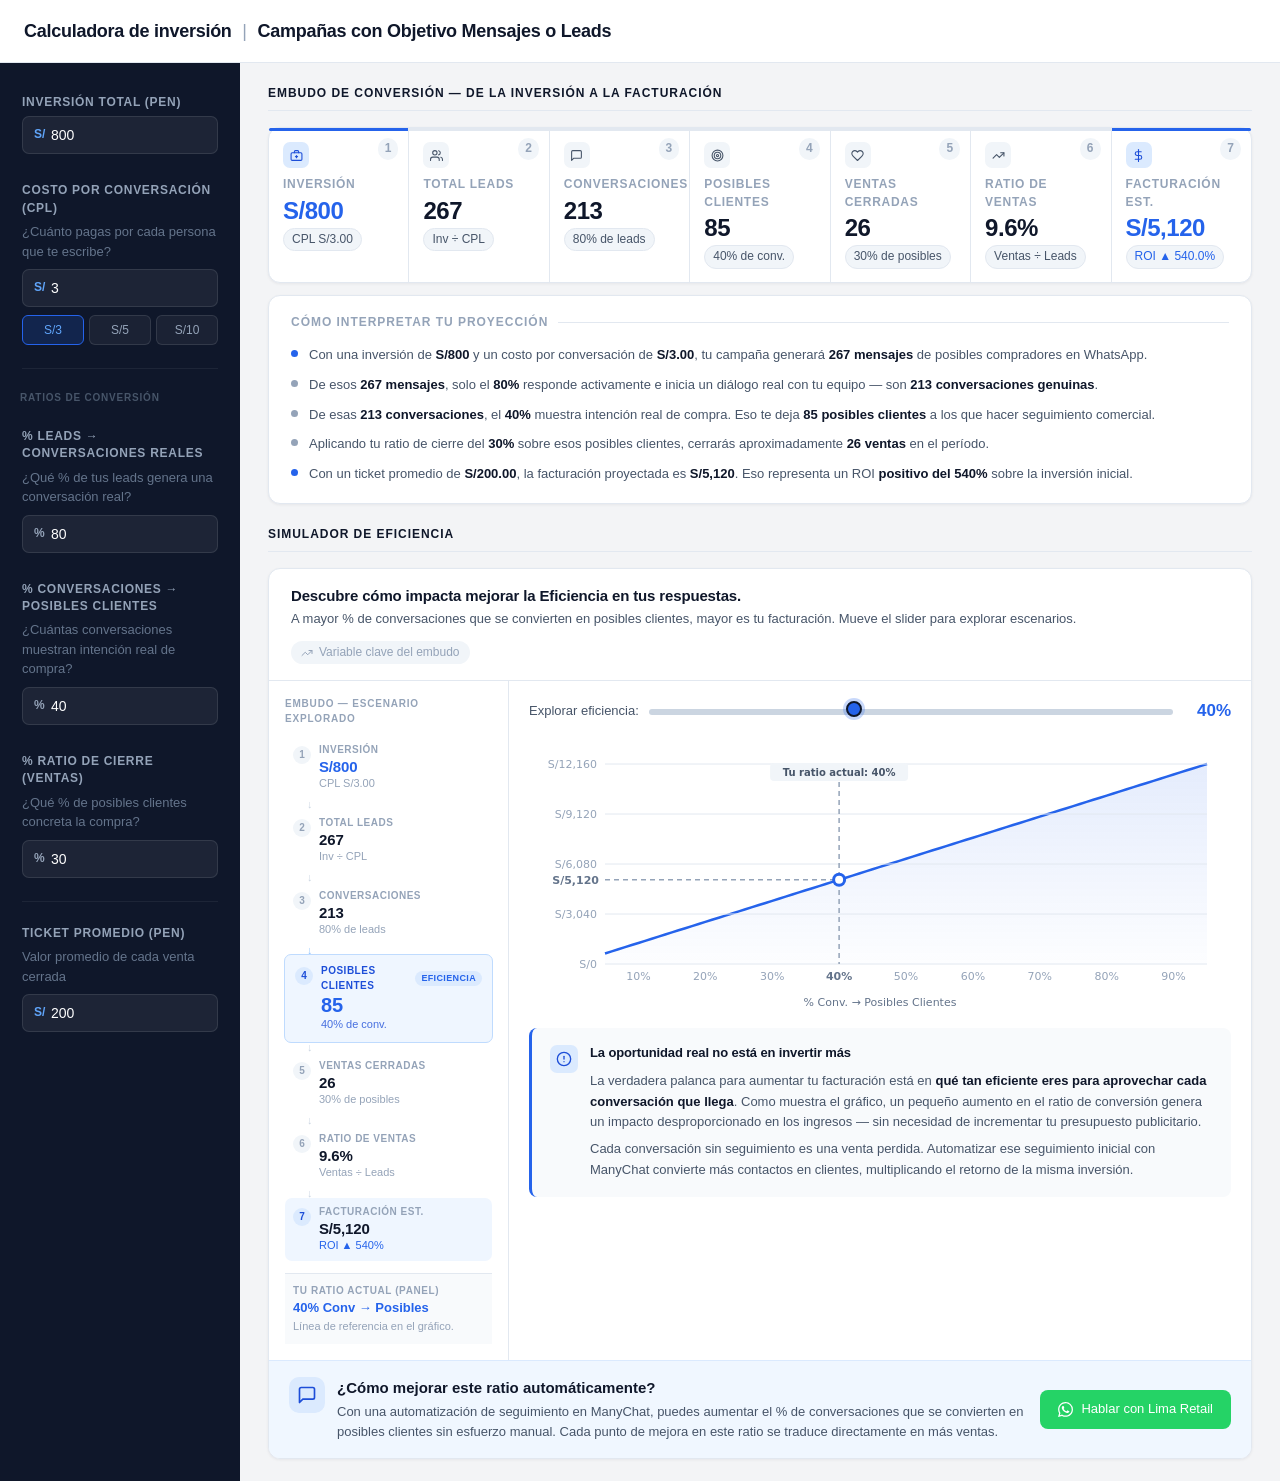
==== index.html @ f7deb936 "Fix iFrame height: ResizeObserver + input events for dynamic resize body.scrollHeight underreported " ====
<!DOCTYPE html>
<html lang="es">
<head>
<meta charset="UTF-8"/>
<meta name="viewport" content="width=device-width, initial-scale=1.0"/>
<title>Investment Calculator · Lima Retail</title>
<style>
  /* ══════════════════════════════════════════════════════════
     Estilo migrado del WooCommerce Sales Analyzer (dashboard
     Lima Retail v2). Paleta azul + dark slate + tipografía
     sistema. La estructura DOM y el JS NO cambian.
     ══════════════════════════════════════════════════════════ */
  :root {
    /* Base */
    --sidebar-bg:   #0F172A;
    --sidebar-text: #CBD5E1;
    --sidebar-muted:#475569;
    --bg:           #F3F4F6;
    --card:         #FFFFFF;
    --border:       #E2E8F0;

    /* Marca + acentos — triplete (color / soft / text) */
    --brand:        #2563EB; --brand-soft: #DBEAFE; --brand-text: #1D4ED8;
    --green:        #059669; --green-soft: #D1FAE5; --green-text: #047857;
    --amber:        #D97706; --amber-soft: #FEF3C7; --amber-text: #B45309;
    --red:          #DC2626; --red-soft:   #FEE2E2; --red-text:   #B91C1C;
    --purple:       #7C3AED; --purple-soft:#EDE9FE; --purple-text:#6D28D9;

    /* Aliases de compatibilidad */
    --blue:   #2563EB;
    --teal:   #059669;
    --orange: #D97706;
    --violet: #7C3AED;
    --brand-2:#3B82F6;

    /* Texto */
    --text:   #0F172A;
    --text-2: #475569;
    --muted:  #94A3B8;

    /* Tipografía */
    --font: -apple-system,BlinkMacSystemFont,"Segoe UI","Inter",Helvetica,sans-serif;

    /* Radios */
    --r-lg: 14px;
    --r:    12px;
    --r-sm:  8px;
    --r-xs:  6px;

    /* Sombras */
    --sh:  0 1px 3px rgba(15,23,42,.06);
    --sh2: 0 4px 14px rgba(15,23,42,.08);
  }
  *,*::before,*::after{box-sizing:border-box;margin:0;padding:0}
  html,body{min-height:100%;font-family:var(--font);background:var(--bg);color:var(--text);font-size:13px;line-height:1.45;overflow-x:hidden}
  .layout{display:flex;flex-direction:column}
  .layout-body{display:flex;min-height:0}

  /* ══ Sidebar ═══════════════════════════════════════════ */
  .sidebar{width:240px;min-width:240px;background:var(--sidebar-bg);color:var(--sidebar-text);display:flex;flex-direction:column;overflow-y:auto;align-self:stretch}
  .s-brand{padding:20px 20px 18px;border-bottom:1px solid rgba(255,255,255,.06);margin-bottom:10px}
  .s-title{font-size:15px;font-weight:600;color:#fff;letter-spacing:-.01em}
  .s-sub{font-size:12px;color:#64748B;margin-top:2px}
  .s-gtitle{padding:16px 22px 6px;font-size:10px;font-weight:600;letter-spacing:.08em;text-transform:uppercase;color:var(--sidebar-muted)}
  .s-body{padding:4px 14px 28px;display:flex;flex-direction:column;gap:6px}
  .fw{padding:11px 8px;border-radius:7px}
  .fl{display:block;font-size:12px;font-weight:600;letter-spacing:.06em;text-transform:uppercase;color:#94A3B8;margin-bottom:5px}
  .fl-hint{font-size:13px;color:#64748B;font-weight:400;text-transform:none;letter-spacing:0;display:block;margin-bottom:8px;line-height:1.5}
  .fi{width:100%;background:rgba(255,255,255,.06);border:1px solid rgba(255,255,255,.1);border-radius:7px;padding:10px 13px;color:#fff;font-size:14px;font-weight:500;font-family:var(--font);outline:none;transition:border-color .15s,background .15s}
  .fi:focus{border-color:var(--brand);background:rgba(37,99,235,.08)}
  .fi-wrap{position:relative}
  .fi-pre{position:absolute;left:12px;top:50%;transform:translateY(-50%);color:#60A5FA;font-weight:600;font-size:12px;pointer-events:none}
  .fi-wrap .fi{padding-left:28px}
  .sl-head{display:flex;justify-content:space-between;align-items:baseline;margin-bottom:9px}
  .sl-val{font-size:24px;font-weight:600;color:#fff;line-height:1;letter-spacing:-.02em}
  .sl-unit{font-size:11px;color:#64748B}
  input[type=range]{-webkit-appearance:none;width:100%;height:4px;border-radius:2px;background:rgba(255,255,255,.12);outline:none;cursor:pointer}
  input[type=range]::-webkit-slider-thumb{-webkit-appearance:none;width:16px;height:16px;border-radius:50%;background:var(--brand);border:2px solid var(--sidebar-bg);box-shadow:0 0 0 3px rgba(37,99,235,.25)}
  .presets{display:flex;gap:5px;margin-top:8px}
  .pb{flex:1;padding:7px 2px;background:rgba(255,255,255,.05);border:1px solid rgba(255,255,255,.1);border-radius:6px;color:#94A3B8;font-family:var(--font);font-size:12px;font-weight:500;cursor:pointer;text-align:center;transition:all .15s}
  .pb:hover,.pb.on{background:rgba(37,99,235,.18);border-color:var(--brand);color:#60A5FA}
  .s-div{border:none;border-top:1px solid rgba(255,255,255,.06);margin:6px 8px}

  /* ══ Main ═══════════════════════════════════════════════ */
  .main{flex:1;overflow-y:auto;display:flex;flex-direction:column;min-width:0}
  .topbar{padding:18px 28px 18px 24px;background:#fff;border-bottom:1px solid var(--border);display:flex;align-items:center;justify-content:space-between;gap:16px;flex-shrink:0;width:100%}
  .topbar-title{font-size:18px;font-weight:600;color:var(--text);letter-spacing:-.015em}
  .topbar-sep{color:var(--muted);font-weight:400;margin:0 6px}
  .content{padding:22px 28px;display:flex;flex-direction:column;gap:22px;flex:1}
  .sec-lbl{font-size:12px;font-weight:600;letter-spacing:.08em;text-transform:uppercase;color:var(--text);border-bottom:1px solid var(--border);padding-bottom:8px;margin-bottom:16px}

  /* ══ SVG icons ══════════════════════════════════════════ */
  .ic{display:flex;align-items:center;justify-content:center;width:26px;height:26px;border-radius:7px;margin-bottom:8px;flex-shrink:0}
  .ic svg{width:13px;height:13px;stroke-width:2;fill:none;stroke-linecap:round;stroke-linejoin:round}
  .ic-brand  {background:#DBEAFE} .ic-brand svg  {stroke:#1D4ED8}
  .ic-slate  {background:#F1F5F9}  .ic-slate svg  {stroke:#475569}
  .ic-teal   {background:#D1FAE5}  .ic-teal svg   {stroke:#047857}
  .ic-violet {background:#EDE9FE} .ic-violet svg {stroke:#6D28D9}
  .ic-orange {background:#FEF3C7} .ic-orange svg {stroke:#B45309}
  .ic-gold   {background:#FEF3C7}  .ic-gold svg   {stroke:#B45309}

  /* ══ Funnel strip — fila única ═══════════════════════════ */
  .funnel-strip{display:flex;align-items:stretch;background:var(--card);border:1px solid var(--border);border-radius:var(--r);box-shadow:var(--sh);overflow:visible}
  .fc-mini{flex:1;min-width:110px;padding:14px 14px 13px;position:relative;display:flex;flex-direction:column;border-right:1px solid var(--border);cursor:default;transition:background .15s;z-index:0}
  .fc-mini:first-child{border-radius:var(--r) 0 0 var(--r)}
  .fc-mini:last-child{border-right:none;border-radius:0 var(--r) var(--r) 0}
  .fc-mini:hover{z-index:10}
  .fc-mini::before{content:'';position:absolute;top:0;left:0;right:0;height:3px;border-radius:inherit;background:transparent;transition:background .2s}
  /* Línea superior coloreada al hacer hover — un color por paso del funnel */
  .fc-mini:nth-child(1):hover::before{background:var(--brand)}
  .fc-mini:nth-child(2):hover::before{background:var(--purple)}
  .fc-mini:nth-child(3):hover::before{background:var(--amber)}
  .fc-mini:nth-child(4):hover::before{background:#0EA5E9}
  .fc-mini:nth-child(5):hover::before{background:var(--green)}
  .fc-mini:nth-child(6):hover::before{background:var(--red)}
  .fc-mini:nth-child(7):hover::before{background:var(--brand)}
  /* Fondo con tinte leve que coincide con el color de la línea */
  .fc-mini:nth-child(1):hover,.fc-mini:nth-child(7):hover{background:#EFF6FF}
  .fc-mini:nth-child(2):hover{background:#F5F3FF}
  .fc-mini:nth-child(3):hover{background:#FFFBEB}
  .fc-mini:nth-child(4):hover{background:#F0F9FF}
  .fc-mini:nth-child(5):hover{background:#F0FDF4}
  .fc-mini:nth-child(6):hover{background:#FFF1F2}
  .fc-brand::before{background:var(--brand)}
  .fc-slate::before{background:var(--border)}
  .fc-step{position:absolute;top:10px;right:10px;font-size:12px;font-weight:600;color:var(--muted);background:#F1F5F9;border-radius:20px;padding:1px 7px;line-height:1.6}
  .fc-label{font-size:12px;font-weight:600;letter-spacing:.06em;text-transform:uppercase;color:var(--muted);margin-bottom:5px}
  .fc-value{font-size:24px;font-weight:600;color:var(--text);line-height:1;letter-spacing:-.02em;margin-bottom:5px}
  .fc-value.brand{color:var(--brand)}
  .fc-ratio{display:inline-flex;align-items:center;gap:4px;background:#F1F5F9;border:1px solid var(--border);border-radius:20px;padding:2px 8px;font-size:12px;font-weight:500;color:var(--text-2);width:fit-content}

  /* Tooltip de cada tarjeta */
  .fc-tip{display:none;position:absolute;top:calc(100% + 10px);left:50%;transform:translateX(-50%);background:#0F172A;color:#CBD5E1;font-size:13px;line-height:1.55;font-weight:400;padding:10px 14px;border-radius:9px;width:200px;z-index:200;box-shadow:0 8px 24px rgba(0,0,0,.28);pointer-events:none;white-space:normal;text-align:left}
  .fc-tip::before{content:'';position:absolute;top:-5px;left:50%;transform:translateX(-50%);border:5px solid transparent;border-top:none;border-bottom-color:#0F172A}
  .fc-tip strong{color:#fff;font-weight:600;display:block;margin-bottom:3px}
  .fc-mini:hover .fc-tip{display:block}

  /* ══ Interpretation block ════════════════════════════════ */
  .interp-box{background:var(--card);border:1px solid var(--border);border-radius:var(--r);padding:18px 22px;box-shadow:var(--sh)}
  .interp-title{font-size:12px;font-weight:600;letter-spacing:.08em;text-transform:uppercase;color:var(--muted);margin-bottom:14px;display:flex;align-items:center;gap:10px}
  .interp-title::after{content:'';flex:1;height:1px;background:var(--border)}
  .interp-list{list-style:none;display:flex;flex-direction:column;gap:9px}
  .interp-item{display:flex;align-items:flex-start;gap:11px;font-size:13px;color:var(--text-2);line-height:1.6}
  .interp-dot{width:7px;height:7px;border-radius:50%;flex-shrink:0;margin-top:5px}
  .interp-item strong{color:var(--text);font-weight:600}

  /* legacy */
  .funnel-arrow{display:none}


  /* ══ Table ═══════════════════════════════════════════════ */
  .tbl-wrap{background:var(--card);border:1px solid var(--border);border-radius:var(--r);overflow:hidden;box-shadow:var(--sh)}
  .tbl-toggle{width:100%;padding:14px 20px;background:none;border:none;border-bottom:1px solid transparent;color:var(--text);font-family:var(--font);font-size:13px;font-weight:600;text-align:left;cursor:pointer;display:flex;align-items:center;gap:8px;transition:background .15s;letter-spacing:-.01em}
  .tbl-toggle:hover{background:#F8FAFC}
  .tbl-toggle.open{border-bottom-color:var(--border)}
  .tbl-body{display:none;overflow-x:auto}
  .tbl-body.open{display:block}
  table{width:100%;border-collapse:collapse;font-size:12px}
  th{background:#F8FAFC;color:var(--muted);font-weight:600;letter-spacing:.06em;text-transform:uppercase;font-size:10px;padding:10px 14px;text-align:right;border-bottom:1px solid var(--border)}
  th:first-child{text-align:center;width:50px}
  td{padding:10px 14px;text-align:right;border-bottom:1px solid #F1F5F9;color:var(--text);font-weight:400}
  td:first-child{text-align:center;color:var(--muted);font-weight:500}
  tr:last-child td{border-bottom:none}
  tr:hover td{background:#F8FAFC}
  .tb{color:var(--brand);font-weight:600}

  /* ══ Export ══════════════════════════════════════════════ */
  .exp-row{display:flex;align-items:center;gap:14px;flex-wrap:wrap}
  .btn-exp{background:var(--brand);color:#fff;border:1px solid var(--brand);border-radius:8px;padding:9px 18px;font-family:var(--font);font-size:15px;font-weight:500;cursor:pointer;transition:background .15s;display:flex;align-items:center;gap:8px}
  .btn-exp:hover{background:#1D4ED8}
  .exp-note{font-size:13px;color:var(--muted)}

  /* ══ Chart block ════════════════════════════════════════ */
  .chart-block{background:var(--card);border:1px solid var(--border);border-radius:var(--r);box-shadow:var(--sh);overflow:hidden}
  .chart-header{padding:16px 22px;border-bottom:1px solid var(--border);display:flex;align-items:center;justify-content:space-between;gap:12px;flex-wrap:wrap}
  .chart-title{font-size:15px;font-weight:600;color:var(--text);letter-spacing:-.01em}
  .chart-sub{font-size:13px;color:var(--text-2);margin-top:3px}
  .chart-badge{display:inline-flex;align-items:center;gap:6px;background:#F1F5F9;color:var(--muted);border-radius:20px;padding:3px 10px;font-size:12px;font-weight:500;white-space:nowrap}

  /* Layout: izquierda indicadores · derecha gráfico */
  .chart-layout{display:flex;align-items:stretch;min-height:340px}
  .chart-left{width:240px;min-width:220px;border-right:1px solid var(--border);padding:16px 16px 16px;display:flex;flex-direction:column;gap:0;flex-shrink:0;overflow-y:auto}
  .chart-right{flex:1;padding:18px 20px 0;min-width:0;display:flex;flex-direction:column}

  /* Embudo en columna izquierda */
  .cfl-sec{font-size:10px;font-weight:600;letter-spacing:.08em;text-transform:uppercase;color:var(--muted);margin-bottom:10px}
  .cfl-item{display:flex;align-items:flex-start;gap:8px;padding:7px 8px;border-radius:7px;transition:background .1s}
  .cfl-item.cfl-hi{background:#EFF6FF;border:1px solid #BFDBFE;padding:9px 10px;margin:-1px}
  .cfl-item.cfl-brand{background:#EFF6FF}
  .cfl-num{width:18px;height:18px;border-radius:50%;background:#F1F5F9;color:var(--muted);font-size:10px;font-weight:600;display:flex;align-items:center;justify-content:center;flex-shrink:0;margin-top:3px}
  .cfl-hi .cfl-num{background:#DBEAFE;color:var(--brand-text)}
  .cfl-brand .cfl-num{background:#DBEAFE;color:var(--brand-text)}
  .cfl-info{flex:1;min-width:0}
  .cfl-lbl{font-size:10px;font-weight:600;letter-spacing:.05em;text-transform:uppercase;color:var(--muted);margin-bottom:1px;display:flex;align-items:center;gap:5px}
  .cfl-hi .cfl-lbl{color:var(--brand-text)}
  .cfl-key{font-size:9px;background:#DBEAFE;color:var(--brand);border-radius:20px;padding:1px 6px;font-weight:600;letter-spacing:.04em;white-space:nowrap}
  .cfl-val{font-size:15px;font-weight:600;color:var(--text);letter-spacing:-.01em;line-height:1.1}
  .cfl-hi .cfl-val{font-size:20px;color:var(--brand)}
  .cfl-brand-item .cfl-val{color:var(--brand)}
  .cfl-sub{font-size:11px;color:var(--muted);margin-top:1px}
  .cfl-hi .cfl-sub{color:var(--brand-text);opacity:.8}
  .cfl-arrow{text-align:left;padding-left:22px;color:#CBD5E1;font-size:11px;line-height:1;height:10px;display:flex;align-items:center}
  .cfl-hi-arrow{color:#93C5FD}

  /* Ratio referencial (pie) */
  .chart-ref{background:#F8FAFC;border-top:1px solid var(--border);padding:10px 8px;margin-top:auto}
  .chart-ref-lbl{font-size:10px;font-weight:600;letter-spacing:.06em;text-transform:uppercase;color:var(--muted);margin-bottom:1px}
  .chart-ref-val{font-size:13px;font-weight:600;color:var(--brand)}
  .chart-ref-desc{font-size:11px;color:var(--muted);margin-top:1px;line-height:1.35}

  /* Slider (derecha) */
  .chart-slider-row{display:flex;align-items:center;gap:10px;margin-bottom:16px}
  .chart-slider-lbl{font-size:13px;font-weight:500;color:var(--text-2);white-space:nowrap}
  .chart-range{flex:1;-webkit-appearance:none;appearance:none;height:6px;border-radius:3px;background:#CBD5E1;outline:none;cursor:pointer;transition:background .15s}
  .chart-range::-webkit-slider-runnable-track{height:6px;border-radius:3px;background:#CBD5E1}
  .chart-range::-moz-range-track{height:6px;border-radius:3px;background:#CBD5E1}
  .chart-range::-webkit-slider-thumb{-webkit-appearance:none;width:22px;height:22px;border-radius:50%;background:var(--brand);border:3px solid #fff;box-shadow:0 2px 6px rgba(37,99,235,.4);cursor:pointer;margin-top:-8px}
  .chart-range::-moz-range-thumb{width:22px;height:22px;border-radius:50%;background:var(--brand);border:3px solid #fff;box-shadow:0 2px 6px rgba(37,99,235,.4);cursor:pointer}
  .chart-slider-val{font-size:17px;font-weight:600;color:var(--brand);min-width:48px;text-align:right}
  .chart-canvas-wrap{position:relative;min-height:260px}
  #chart-canvas{display:block;width:100%}

  /* Insight debajo del canvas */
  .chart-insight{display:flex;align-items:flex-start;gap:12px;margin-top:18px;padding:16px 18px;background:#F8FAFC;border-radius:var(--r-sm);border-left:3px solid var(--brand)}
  .chart-insight-icon{width:28px;height:28px;border-radius:7px;background:#DBEAFE;display:flex;align-items:center;justify-content:center;flex-shrink:0;margin-top:1px}
  .chart-insight-icon svg{stroke:#1D4ED8}
  .chart-insight-body{flex:1;min-width:0}
  .chart-insight-title{font-size:13px;font-weight:600;color:var(--text);margin-bottom:8px;letter-spacing:-.01em}
  .chart-insight-text{font-size:13px;color:var(--text-2);line-height:1.6;margin-bottom:6px}
  .chart-insight-text:last-child{margin-bottom:0}
  .chart-insight-text strong{color:var(--text);font-weight:600}

  /* ══ ManyChat CTA ════════════════════════════════════════ */
  .manychat-cta{display:flex;align-items:center;justify-content:space-between;gap:16px;padding:16px 20px;background:#F0F7FF;border-top:1px solid #DBEAFE;flex-wrap:wrap}
  .manychat-left{display:flex;align-items:flex-start;gap:12px;flex:1;min-width:0}
  .manychat-icon{width:36px;height:36px;border-radius:10px;background:#DBEAFE;display:flex;align-items:center;justify-content:center;flex-shrink:0}
  .manychat-icon svg{stroke:#1D4ED8}
  .manychat-title{font-size:15px;font-weight:600;color:var(--text);margin-bottom:3px}
  .manychat-desc{font-size:13px;color:var(--text-2);line-height:1.55}
  .manychat-btn{display:inline-flex;align-items:center;gap:8px;background:#25D366;color:#fff;border:none;border-radius:8px;padding:10px 18px;font-family:var(--font);font-size:13px;font-weight:500;cursor:pointer;text-decoration:none;white-space:nowrap;flex-shrink:0;transition:background .15s}
  .manychat-btn:hover{background:#1aab52;text-decoration:none;color:#fff}

  /* ══ Responsive ════════════════════════════════════════ */

  /* Tablet (≤ 900px) */
  @media(max-width:900px){
    /* Sidebar */
    .sidebar{width:100%;min-width:0}
    .layout-body{flex-direction:column}
    .topbar{padding:14px 18px}
    .content{padding:16px 18px}

    /* Funnel strip: 2 columnas */
    .funnel-strip{flex-wrap:wrap}
    .fc-mini{min-width:calc(33.33% - 1px);border-bottom:1px solid var(--border)}
    .fc-mini:last-child{border-bottom:none}

    /* Gráfico: apilar verticalmente (canvas arriba, embudo abajo) */
    .chart-layout{flex-direction:column}
    .chart-left{
      width:100%;min-width:0;border-right:none;
      border-top:1px solid var(--border);
      padding:14px 16px;order:2;
      display:grid;grid-template-columns:1fr 1fr;gap:0 12px;
      align-items:start
    }
    .cfl-sec{grid-column:1/-1}
    .chart-ref{grid-column:1/-1;margin-top:8px}
    /* Flechas: ocultar en grid de 2 cols para no ocupar espacio */
    .cfl-arrow{display:none}
    .chart-right{order:1;padding:14px 16px 0}
    .chart-canvas-wrap{min-height:200px}

    /* ManyChat CTA */
    .manychat-cta{flex-direction:column;align-items:stretch;gap:12px}
    .manychat-btn{justify-content:center;width:100%;text-align:center}
  }

  /* Móvil (≤ 600px) */
  @media(max-width:600px){
    /* Topbar: ocultar badge largo */
    .topbar-badge{display:none}

    /* Funnel strip: 2 columnas ajustadas */
    .fc-mini{min-width:calc(50% - 1px)}
    .fc-value{font-size:20px}
    .fc-label{font-size:10px}

    /* Bloque de interpretación */
    .interp-box{padding:14px 16px}
    .interp-item{font-size:13px}

    /* Gráfico: embudo en 1 columna, flechas visibles */
    .chart-left{grid-template-columns:1fr}
    .chart-ref{grid-column:auto}
    .cfl-arrow{display:flex}
    .chart-slider-row{flex-wrap:wrap;gap:8px}
    .chart-slider-lbl{width:100%}
    .chart-slider-val{min-width:40px}
    .chart-canvas-wrap{min-height:180px}

    /* Header del chart: apilar */
    .chart-header{flex-direction:column;align-items:flex-start;gap:8px}
    .chart-badge{align-self:flex-start}

    /* ManyChat */
    .manychat-left{flex-direction:column;gap:8px}
    .manychat-btn{padding:12px 16px}

    /* Export */
    .exp-row{flex-direction:column;align-items:flex-start;gap:8px}
    .btn-exp{width:100%;justify-content:center}
  }
</style>
</head>
<body>
<div class="layout">

<!-- ══ Topbar full-width ════════════════════════════════════ -->
  <div class="topbar">
    <div class="topbar-title">Calculadora de inversión <span class="topbar-sep">|</span> Campañas con Objetivo Mensajes o Leads</div>
  </div>

<div class="layout-body">

<!-- ══ Sidebar ═══════════════════════════════════════════════ -->
<aside class="sidebar">
  <div class="s-body" style="padding-top:20px">
    <div class="fw">
      <label class="fl" for="investment">Inversión Total (PEN)</label>
      <div class="fi-wrap"><span class="fi-pre">S/</span>
        <input id="investment" class="fi" type="number" value="800" min="0" step="100"/>
      </div>
    </div>
    <div class="fw">
      <label class="fl">Costo por Conversación (CPL)</label>
      <span class="fl-hint">¿Cuánto pagas por cada persona que te escribe?</span>
      <div class="fi-wrap"><span class="fi-pre">S/</span>
        <input id="cpl" class="fi" type="number" value="3" min="0.01" step="0.5"/>
      </div>
      <div class="presets">
        <button class="pb on" onclick="setCPL(3)">S/3</button>
        <button class="pb" onclick="setCPL(5)">S/5</button>
        <button class="pb" onclick="setCPL(10)">S/10</button>
      </div>
    </div>
    <hr class="s-div"/>
    <div class="s-gtitle" style="padding:10px 6px 5px">Ratios de conversión</div>
    <div class="fw">
      <label class="fl">% Leads → Conversaciones Reales</label>
      <span class="fl-hint">¿Qué % de tus leads genera una conversación real?</span>
      <div class="fi-wrap"><span class="fi-pre" style="color:#94A3B8">%</span>
        <input id="r-real" class="fi" type="number" value="80" min="1" max="100" step="1"/>
      </div>
    </div>
    <div class="fw">
      <label class="fl">% Conversaciones → Posibles Clientes</label>
      <span class="fl-hint">¿Cuántas conversaciones muestran intención real de compra?</span>
      <div class="fi-wrap"><span class="fi-pre" style="color:#94A3B8">%</span>
        <input id="r-prospect" class="fi" type="number" value="40" min="1" max="100" step="1"/>
      </div>
    </div>
    <div class="fw">
      <label class="fl">% Ratio de Cierre (Ventas)</label>
      <span class="fl-hint">¿Qué % de posibles clientes concreta la compra?</span>
      <div class="fi-wrap"><span class="fi-pre" style="color:#94A3B8">%</span>
        <input id="r-close" class="fi" type="number" value="30" min="1" max="100" step="1"/>
      </div>
    </div>
    <hr class="s-div"/>
    <div class="fw">
      <label class="fl">Ticket Promedio (PEN)</label>
      <span class="fl-hint">Valor promedio de cada venta cerrada</span>
      <div class="fi-wrap"><span class="fi-pre">S/</span>
        <input id="ticket" class="fi" type="number" value="200" min="1" step="5"/>
      </div>
    </div>
  </div>
</aside>

<!-- ══ Main ════════════════════════════════════════════════════ -->
<main class="main">

  <div class="content">

  <!-- Funnel strip + Interpretación -->
  <div>
    <div class="sec-lbl">Embudo de conversión — de la inversión a la facturación</div>

    <!-- Fila única con los 7 indicadores -->
    <div class="funnel-strip">

      <div class="fc-mini fc-brand">
        <span class="fc-step">1</span>
        <div class="ic ic-brand">
          <svg viewBox="0 0 24 24"><rect x="2" y="7" width="20" height="14" rx="2"/><path d="M16 7V5a2 2 0 0 0-2-2h-4a2 2 0 0 0-2 2v2"/><line x1="12" y1="12" x2="12" y2="16"/><line x1="10" y1="14" x2="14" y2="14"/></svg>
        </div>
        <div class="fc-label">Inversión</div>
        <div class="fc-value brand" id="k-inv">S/800</div>
        <div class="fc-ratio" id="k-leads-ratio">CPL S/3.00</div>
        <div class="fc-tip"><strong>Inversión &amp; CPL</strong>Gasto total de campaña. El CPL (Costo por Lead) es la inversión dividida entre el total de leads generados.</div>
      </div>

      <div class="fc-mini fc-slate">
        <span class="fc-step">2</span>
        <div class="ic ic-slate">
          <svg viewBox="0 0 24 24"><path d="M17 21v-2a4 4 0 0 0-4-4H5a4 4 0 0 0-4 4v2"/><circle cx="9" cy="7" r="4"/><path d="M23 21v-2a4 4 0 0 0-3-3.87"/><path d="M16 3.13a4 4 0 0 1 0 7.75"/></svg>
        </div>
        <div class="fc-label">Total Leads</div>
        <div class="fc-value" id="k-leads">267</div>
        <div class="fc-ratio">Inv ÷ CPL</div>
        <div class="fc-tip"><strong>Total Leads</strong>Mensajes totales iniciados en el periodo. Se obtiene dividiendo la inversión entre el costo por lead (CPL).</div>
      </div>

      <div class="fc-mini fc-slate">
        <span class="fc-step">3</span>
        <div class="ic ic-slate">
          <svg viewBox="0 0 24 24"><path d="M21 15a2 2 0 0 1-2 2H7l-4 4V5a2 2 0 0 1 2-2h14a2 2 0 0 1 2 2z"/></svg>
        </div>
        <div class="fc-label">Conversaciones</div>
        <div class="fc-value" id="k-real">213</div>
        <div class="fc-ratio" id="k-real-ratio">80% de leads</div>
        <div class="fc-tip"><strong>Conversaciones</strong>Mensajes que inician un diálogo real. No todos los leads responden — solo los que abren la conversación activamente.</div>
      </div>

      <div class="fc-mini fc-slate">
        <span class="fc-step">4</span>
        <div class="ic ic-slate">
          <svg viewBox="0 0 24 24"><circle cx="12" cy="12" r="10"/><circle cx="12" cy="12" r="6"/><circle cx="12" cy="12" r="2"/></svg>
        </div>
        <div class="fc-label">Posibles Clientes</div>
        <div class="fc-value" id="k-prospect">85</div>
        <div class="fc-ratio" id="k-prospect-ratio">40% de conv.</div>
        <div class="fc-tip"><strong>Posibles Clientes</strong>Conversaciones con intención de compra real. Son quienes muestran interés genuino y justifican el seguimiento comercial.</div>
      </div>

      <div class="fc-mini fc-slate">
        <span class="fc-step">5</span>
        <div class="ic ic-slate">
          <svg viewBox="0 0 24 24"><path d="M20.84 4.61a5.5 5.5 0 0 0-7.78 0L12 5.67l-1.06-1.06a5.5 5.5 0 0 0-7.78 7.78l1.06 1.06L12 21.23l7.78-7.78 1.06-1.06a5.5 5.5 0 0 0 0-7.78z"/></svg>
        </div>
        <div class="fc-label">Ventas Cerradas</div>
        <div class="fc-value" id="k-sales">26</div>
        <div class="fc-ratio" id="k-sales-ratio">30% de posibles</div>
        <div class="fc-tip"><strong>Ventas Cerradas</strong>Cantidad de transacciones facturadas. Resultado de aplicar el ratio de cierre sobre los posibles clientes del embudo.</div>
      </div>

      <div class="fc-mini fc-slate">
        <span class="fc-step">6</span>
        <div class="ic ic-slate">
          <svg viewBox="0 0 24 24"><polyline points="22 7 13.5 15.5 8.5 10.5 2 17"/><polyline points="16 7 22 7 22 13"/></svg>
        </div>
        <div class="fc-label">Ratio de Ventas</div>
        <div class="fc-value" id="k-ratio">—%</div>
        <div class="fc-ratio">Ventas ÷ Leads</div>
        <div class="fc-tip"><strong>Ratio de Ventas</strong>Eficiencia total del embudo. Mide qué porcentaje de todos los leads iniciados termina en una venta cerrada.</div>
      </div>

      <div class="fc-mini fc-brand">
        <span class="fc-step">7</span>
        <div class="ic ic-brand">
          <svg viewBox="0 0 24 24"><line x1="12" y1="1" x2="12" y2="23"/><path d="M17 5H9.5a3.5 3.5 0 0 0 0 7h5a3.5 3.5 0 0 1 0 7H6"/></svg>
        </div>
        <div class="fc-label">Facturación Est.</div>
        <div class="fc-value brand" id="k-revenue">S/4,030</div>
        <div class="fc-ratio" id="k-roi-badge">ROI ▲ —%</div>
        <div class="fc-tip"><strong>Facturación &amp; ROI</strong>Ingresos totales por ventas proyectadas (ventas × ticket). El ROI mide la rentabilidad porcentual sobre la inversión inicial.</div>
      </div>

    </div><!-- /.funnel-strip -->

    <!-- Bloque de interpretación -->
    <div class="interp-box" style="margin-top:12px">
      <div class="interp-title">Cómo interpretar tu proyección</div>
      <ul class="interp-list">
        <li class="interp-item">
          <span class="interp-dot" style="background:var(--brand)"></span>
          <span id="interp-1"></span>
        </li>
        <li class="interp-item">
          <span class="interp-dot" style="background:var(--muted)"></span>
          <span id="interp-2"></span>
        </li>
        <li class="interp-item">
          <span class="interp-dot" style="background:var(--muted)"></span>
          <span id="interp-3"></span>
        </li>
        <li class="interp-item">
          <span class="interp-dot" style="background:var(--muted)"></span>
          <span id="interp-4"></span>
        </li>
        <li class="interp-item">
          <span class="interp-dot" style="background:var(--brand)"></span>
          <span id="interp-5"></span>
        </li>
      </ul>
    </div>

  </div>

  <!-- Gráfico interactivo + CTA ManyChat -->
  <div>
    <div class="sec-lbl">Simulador de eficiencia</div>
    <div class="chart-block">

      <!-- Header -->
      <div class="chart-header">
        <div>
          <div class="chart-title">Descubre cómo impacta mejorar la Eficiencia en tus respuestas.</div>
          <div class="chart-sub">A mayor % de conversaciones que se convierten en posibles clientes, mayor es tu facturación. Mueve el slider para explorar escenarios.</div>
        </div>
        <div class="chart-badge">
          <svg width="12" height="12" viewBox="0 0 24 24" fill="none" stroke="currentColor" stroke-width="2" stroke-linecap="round" stroke-linejoin="round"><polyline points="22 7 13.5 15.5 8.5 10.5 2 17"/><polyline points="16 7 22 7 22 13"/></svg>
          Variable clave del embudo
        </div>
      </div>

      <!-- Layout: izquierda KPIs · derecha canvas -->
      <div class="chart-layout">

        <!-- IZQUIERDA: embudo completo en orden -->
        <div class="chart-left">
          <div class="cfl-sec">Embudo — escenario explorado</div>

          <!-- 1 Inversión -->
          <div class="cfl-item cfl-brand-item">
            <div class="cfl-num">1</div>
            <div class="cfl-info">
              <div class="cfl-lbl">Inversión</div>
              <div class="cfl-val" id="cfl-inv">—</div>
              <div class="cfl-sub" id="cfl-cpl">—</div>
            </div>
          </div>
          <div class="cfl-arrow">↓</div>

          <!-- 2 Total Leads -->
          <div class="cfl-item">
            <div class="cfl-num">2</div>
            <div class="cfl-info">
              <div class="cfl-lbl">Total Leads</div>
              <div class="cfl-val" id="cfl-leads">—</div>
              <div class="cfl-sub">Inv ÷ CPL</div>
            </div>
          </div>
          <div class="cfl-arrow">↓</div>

          <!-- 3 Conversaciones -->
          <div class="cfl-item">
            <div class="cfl-num">3</div>
            <div class="cfl-info">
              <div class="cfl-lbl">Conversaciones</div>
              <div class="cfl-val" id="cfl-conv">—</div>
              <div class="cfl-sub" id="cfl-conv-r">—</div>
            </div>
          </div>
          <div class="cfl-arrow cfl-hi-arrow">↓</div>

          <!-- 4 Posibles Clientes — VARIABLE CLAVE -->
          <div class="cfl-item cfl-hi">
            <div class="cfl-num">4</div>
            <div class="cfl-info">
              <div class="cfl-lbl">Posibles Clientes <span class="cfl-key">eficiencia</span></div>
              <div class="cfl-val" id="cfl-pc">—</div>
              <div class="cfl-sub" id="cfl-pc-r">—% de conv.</div>
            </div>
          </div>
          <div class="cfl-arrow">↓</div>

          <!-- 5 Ventas Cerradas -->
          <div class="cfl-item">
            <div class="cfl-num">5</div>
            <div class="cfl-info">
              <div class="cfl-lbl">Ventas Cerradas</div>
              <div class="cfl-val" id="cfl-v">—</div>
              <div class="cfl-sub" id="cfl-v-r">—</div>
            </div>
          </div>
          <div class="cfl-arrow">↓</div>

          <!-- 6 Ratio de Ventas -->
          <div class="cfl-item">
            <div class="cfl-num">6</div>
            <div class="cfl-info">
              <div class="cfl-lbl">Ratio de Ventas</div>
              <div class="cfl-val" id="cfl-ratio">—%</div>
              <div class="cfl-sub">Ventas ÷ Leads</div>
            </div>
          </div>
          <div class="cfl-arrow">↓</div>

          <!-- 7 Facturación -->
          <div class="cfl-item cfl-brand">
            <div class="cfl-num">7</div>
            <div class="cfl-info">
              <div class="cfl-lbl">Facturación Est.</div>
              <div class="cfl-val" id="cfl-rev">—</div>
              <div class="cfl-sub" id="cfl-roi">ROI —</div>
            </div>
          </div>

          <!-- Pie: ratio referencial -->
          <div class="chart-ref" style="margin-top:12px">
            <div class="chart-ref-lbl">Tu ratio actual (panel)</div>
            <div class="chart-ref-val"><span id="chart-ref-pct">40</span>% Conv → Posibles</div>
            <div class="chart-ref-desc">Línea de referencia en el gráfico.</div>
          </div>
        </div>

        <!-- DERECHA: gráfico -->
        <div class="chart-right">
          <div class="chart-slider-row">
            <span class="chart-slider-lbl">Explorar eficiencia:</span>
            <input id="chart-slider" type="range" min="5" max="95" step="1" value="40" class="chart-range"/>
            <span class="chart-slider-val"><span id="chart-pct">40</span>%</span>
          </div>
          <div class="chart-canvas-wrap">
            <canvas id="chart-canvas"></canvas>
          </div>

          <!-- Insight de oportunidad -->
          <div class="chart-insight">
            <div class="chart-insight-icon">
              <svg width="16" height="16" viewBox="0 0 24 24" fill="none" stroke="currentColor" stroke-width="2" stroke-linecap="round" stroke-linejoin="round"><circle cx="12" cy="12" r="10"/><line x1="12" y1="8" x2="12" y2="12"/><line x1="12" y1="16" x2="12.01" y2="16"/></svg>
            </div>
            <div class="chart-insight-body">
              <div class="chart-insight-title">La oportunidad real no está en invertir más</div>
              <p class="chart-insight-text">La verdadera palanca para aumentar tu facturación está en <strong>qué tan eficiente eres para aprovechar cada conversación que llega</strong>. Como muestra el gráfico, un pequeño aumento en el ratio de conversión genera un impacto desproporcionado en los ingresos — sin necesidad de incrementar tu presupuesto publicitario.</p>
              <p class="chart-insight-text">Cada conversación sin seguimiento es una venta perdida. Automatizar ese seguimiento inicial con ManyChat convierte más contactos en clientes, multiplicando el retorno de la misma inversión.</p>
            </div>
          </div>

        </div>

      </div><!-- /.chart-layout -->

      <!-- CTA ManyChat -->
      <div class="manychat-cta">
        <div class="manychat-left">
          <div class="manychat-icon">
            <svg width="20" height="20" viewBox="0 0 24 24" fill="none" stroke="currentColor" stroke-width="2" stroke-linecap="round" stroke-linejoin="round"><path d="M21 15a2 2 0 0 1-2 2H7l-4 4V5a2 2 0 0 1 2-2h14a2 2 0 0 1 2 2z"/></svg>
          </div>
          <div>
            <div class="manychat-title">¿Cómo mejorar este ratio automáticamente?</div>
            <div class="manychat-desc">Con una automatización de seguimiento en ManyChat, puedes aumentar el % de conversaciones que se convierten en posibles clientes sin esfuerzo manual. Cada punto de mejora en este ratio se traduce directamente en más ventas.</div>
          </div>
        </div>
        <a class="manychat-btn" href="https://wa.me/51937409733?text=Hola%2C%20vi%20la%20calculadora%20de%20Lima%20Retail%20y%20me%20interesa%20implementar%20ManyChat%20para%20mejorar%20mi%20ratio%20de%20conversión." target="_blank" rel="noopener">
          <svg width="15" height="15" viewBox="0 0 24 24" fill="currentColor"><path d="M17.472 14.382c-.297-.149-1.758-.867-2.03-.967-.273-.099-.471-.148-.67.15-.197.297-.767.966-.94 1.164-.173.199-.347.223-.644.075-.297-.15-1.255-.463-2.39-1.475-.883-.788-1.48-1.761-1.653-2.059-.173-.297-.018-.458.13-.606.134-.133.298-.347.446-.52.149-.174.198-.298.298-.497.099-.198.05-.371-.025-.52-.075-.149-.669-1.612-.916-2.207-.242-.579-.487-.5-.669-.51-.173-.008-.371-.01-.57-.01-.198 0-.52.074-.792.372-.272.297-1.04 1.016-1.04 2.479 0 1.462 1.065 2.875 1.213 3.074.149.198 2.096 3.2 5.077 4.487.709.306 1.262.489 1.694.625.712.227 1.36.195 1.871.118.571-.085 1.758-.719 2.006-1.413.248-.694.248-1.289.173-1.413-.074-.124-.272-.198-.57-.347m-5.421 7.403h-.004a9.87 9.87 0 0 1-5.031-1.378l-.361-.214-3.741.982.998-3.648-.235-.374a9.86 9.86 0 0 1-1.51-5.26c.001-5.45 4.436-9.884 9.888-9.884 2.64 0 5.122 1.03 6.988 2.898a9.825 9.825 0 0 1 2.893 6.994c-.003 5.45-4.437 9.884-9.885 9.884m8.413-18.297A11.815 11.815 0 0 0 12.05 0C5.495 0 .16 5.335.157 11.892c0 2.096.547 4.142 1.588 5.945L.057 24l6.305-1.654a11.882 11.882 0 0 0 5.683 1.448h.005c6.554 0 11.89-5.335 11.893-11.893a11.821 11.821 0 0 0-3.48-8.413Z"/></svg>
          Hablar con Lima Retail
        </a>
      </div>

    </div>
  </div>

  </div><!-- /.content -->
</main>
</div><!-- /.layout-body -->
</div><!-- /.layout -->

<script>
const el = id => document.getElementById(id);
const fN = (n,d=0) => n.toLocaleString('es-PE',{minimumFractionDigits:d,maximumFractionDigits:d});
const fS = (n,d=0) => 'S/'+fN(n,d);

function bellW(days){
  const a=[],mid=days/2,std=days/5.5;
  for(let i=1;i<=days;i++) a.push(Math.exp(-.5*Math.pow((i-mid)/std,2))*(0.6+0.4*i/days));
  const s=a.reduce((x,y)=>x+y,0);
  return a.map(v=>v/s);
}

function calcRow(inv,days,cpl,rReal,rProsp,rClose,ticket){
  const leads     = cpl>0?inv/cpl:0;
  const reales    = leads*(rReal/100);
  const prospects = reales*(rProsp/100);
  const ventas    = prospects*(rClose/100);
  const revenue   = ventas*ticket;
  const w         = bellW(days);
  const rows=[];let cRev=0;
  for(let d=0;d<days;d++){
    const dL=leads*w[d],dRe=dL*(rReal/100),dPr=dRe*(rProsp/100),dV=dPr*(rClose/100),dRev=dV*ticket;
    cRev+=dRev;
    rows.push({day:d+1,leads:dL,reales:dRe,prospects:dPr,ventas:dV,revenue:dRev,cumRev:cRev});
  }
  return{leads,reales,prospects,ventas,revenue,rows};
}

let cur=null;

function setCPL(v){
  el('cpl').value=v;
  document.querySelectorAll('.pb').forEach(b=>b.classList.toggle('on',parseFloat(b.textContent.replace('S/',''))===parseFloat(v)));
  render();
}

function render(){
  const inv    = parseFloat(el('investment').value)||0;
  const days   = 30;
  const cpl    = parseFloat(el('cpl').value)||3;
  const rReal  = parseFloat(el('r-real').value)||80;
  const rProsp = parseFloat(el('r-prospect').value)||40;
  const rClose = parseFloat(el('r-close').value)||30;
  const ticket = parseFloat(el('ticket').value)||200;
  const d = calcRow(inv,days,cpl,rReal,rProsp,rClose,ticket);
  cur={d,inv,days,cpl,rReal,rProsp,rClose,ticket};

  const roi=inv>0?(d.revenue-inv)/inv*100:0;
  el('k-inv').textContent              = fS(inv);
  el('k-leads').textContent            = fN(d.leads);
  el('k-leads-ratio').textContent      = `CPL ${fS(cpl,2)}`;
  el('k-real').textContent             = fN(d.reales);
  el('k-real-ratio').textContent       = `${rReal}% de leads`;
  el('k-prospect').textContent         = fN(d.prospects);
  el('k-prospect-ratio').textContent   = `${rProsp}% de conv.`;
  el('k-sales').textContent            = fN(d.ventas);
  el('k-sales-ratio').textContent      = `${rClose}% de posibles`;
  el('k-revenue').textContent          = fS(d.revenue);
  const roiEl=el('k-roi-badge');
  roiEl.textContent=`ROI ${roi>=0?'▲':'▼'} ${Math.abs(roi).toFixed(1)}%`;
  roiEl.style.color=roi>=0?'var(--brand)':'var(--red)';
  const ratioVentas = d.leads>0?(d.ventas/d.leads*100):0;
  el('k-ratio').textContent = ratioVentas.toFixed(1)+'%';
  updateInterp(inv,cpl,rReal,rProsp,rClose,ticket,d,roi);
  // Redraw chart — sync reference line with sidebar r-prospect
  if(el('chart-slider')){
    const refV=Math.round(rProsp);
    if(el('chart-ref-pct')) el('chart-ref-pct').textContent=refV;
    drawChart(parseInt(el('chart-slider').value), refV);
  }
}


function b(txt){return`<strong>${txt}</strong>`}

function updateInterp(inv,cpl,rReal,rProsp,rClose,ticket,d,roi){
  const leads    = Math.round(d.leads);
  const reales   = Math.round(d.reales);
  const prosp    = Math.round(d.prospects);
  const ventas   = Math.round(d.ventas);
  const revenue  = fS(d.revenue);
  const roiAbs   = Math.abs(roi).toFixed(0);
  const roiSign  = roi>=0?'positivo':'negativo';

  el('interp-1').innerHTML=
    `Con una inversión de ${b(fS(inv))} y un costo por conversación de ${b(fS(cpl,2))}, `+
    `tu campaña generará ${b(leads+' mensajes')} de posibles compradores en WhatsApp.`;

  el('interp-2').innerHTML=
    `De esos ${b(leads+' mensajes')}, solo el ${b(rReal+'%')} responde activamente e inicia `+
    `un diálogo real con tu equipo — son ${b(reales+' conversaciones genuinas')}.`;

  el('interp-3').innerHTML=
    `De esas ${b(reales+' conversaciones')}, el ${b(rProsp+'%')} muestra intención real de compra. `+
    `Eso te deja ${b(prosp+' posibles clientes')} a los que hacer seguimiento comercial.`;

  el('interp-4').innerHTML=
    `Aplicando tu ratio de cierre del ${b(rClose+'%')} sobre esos posibles clientes, `+
    `cerrarás aproximadamente ${b(ventas+' ventas')} en el período.`;

  el('interp-5').innerHTML=
    `Con un ticket promedio de ${b(fS(ticket,2))}, la facturación proyectada es ${b(revenue)}. `+
    `Eso representa un ROI ${b(roiSign+' del '+roiAbs+'%')} sobre la inversión inicial.`;
}

function exportCSV(){
  if(!cur)return;
  const{d,inv,days,cpl,rReal,rProsp,rClose,ticket}=cur;
  const H=['Día','Inversión PEN','CPL','Días','%Conv.Real','%Posib.Cliente','%Cierre','Ticket',
    'Leads','Conv.Reales','Posibles C.','Ventas','Facturación','Fact.Acum.'];
  const lines=[H.join(',')];
  d.rows.forEach(r=>lines.push([r.day,inv,cpl,days,rReal,rProsp,rClose,ticket,
    r.leads.toFixed(2),r.reales.toFixed(2),r.prospects.toFixed(2),
    r.ventas.toFixed(2),r.revenue.toFixed(2),r.cumRev.toFixed(2)].join(',')));
  const a=Object.assign(document.createElement('a'),{
    href:URL.createObjectURL(new Blob([lines.join('\n')],{type:'text/csv;charset=utf-8;'})),
    download:`proyeccion_${days}dias.csv`
  });
  a.click();URL.revokeObjectURL(a.href);
}

function init(){
  ['investment','cpl','r-real','r-prospect','r-close','ticket'].forEach(id=>
    el(id).addEventListener('input',render));
  const initCPL=parseFloat(el('cpl').value);
  document.querySelectorAll('.pb').forEach(b=>b.classList.toggle('on',parseFloat(b.textContent.replace('S/',''))===initCPL));
  render();
  initChart();
}
/* ── Gráfico interactivo ─────────────────────────────── */
function calcRev(pct){
  if(!cur) return 0;
  const{inv,cpl,rReal,rClose,ticket}=cur;
  const leads=cpl>0?inv/cpl:0;
  return leads*(rReal/100)*(pct/100)*(rClose/100)*ticket;
}

function rrect(ctx,x,y,w,h,r){
  ctx.beginPath();
  ctx.moveTo(x+r,y);
  ctx.lineTo(x+w-r,y);ctx.arcTo(x+w,y,x+w,y+r,r);
  ctx.lineTo(x+w,y+h-r);ctx.arcTo(x+w,y+h,x+w-r,y+h,r);
  ctx.lineTo(x+r,y+h);ctx.arcTo(x,y+h,x,y+h-r,r);
  ctx.lineTo(x,y+r);ctx.arcTo(x,y,x+r,y,r);
  ctx.closePath();
}

function drawChart(sliderVal,refVal){
  if(!cur) return;
  if(refVal===undefined) refVal=parseFloat(el('r-prospect').value)||40;
  sliderVal=Math.max(5,Math.min(95,sliderVal));
  refVal   =Math.max(5,Math.min(95,refVal));

  const canvas=el('chart-canvas');
  const wrap=canvas.parentElement;
  const W=Math.max(wrap.clientWidth||400,300);
  const H=270;
  canvas.width=W*devicePixelRatio; canvas.height=H*devicePixelRatio;
  canvas.style.width=W+'px'; canvas.style.height=H+'px';
  const ctx=canvas.getContext('2d');
  ctx.scale(devicePixelRatio,devicePixelRatio);

  // Curve data
  const pts=[];
  for(let p=5;p<=95;p+=1) pts.push({pct:p,rev:calcRev(p)});
  const maxRev=Math.max(...pts.map(p=>p.rev),1);
  const pad={t:24,r:24,b:46,l:76};
  const cW=W-pad.l-pad.r, cH=H-pad.t-pad.b;
  const toX=p=>pad.l+((p-5)/90)*cW;
  const toY=r=>pad.t+cH*(1-r/maxRev);

  const sRev=calcRev(sliderVal);
  const rRev=calcRev(refVal);
  const sx=toX(sliderVal), sy=toY(sRev);
  const rx=toX(refVal),    ry=toY(rRev);
  const diff=sRev-rRev;
  const hasDiff=Math.abs(sliderVal-refVal)>0.5;

  /* ── Fondo área ── */
  ctx.beginPath();
  ctx.moveTo(toX(pts[0].pct),pad.t+cH);
  pts.forEach(p=>ctx.lineTo(toX(p.pct),toY(p.rev)));
  ctx.lineTo(toX(pts[pts.length-1].pct),pad.t+cH);
  ctx.closePath();
  const grad=ctx.createLinearGradient(0,pad.t,0,pad.t+cH);
  grad.addColorStop(0,'rgba(37,99,235,.12)');grad.addColorStop(1,'rgba(37,99,235,.01)');
  ctx.fillStyle=grad; ctx.fill();

  /* ── Línea curva ── */
  ctx.beginPath();ctx.strokeStyle='#2563EB';ctx.lineWidth=2.5;ctx.lineJoin='round';
  pts.forEach((p,i)=>i===0?ctx.moveTo(toX(p.pct),toY(p.rev)):ctx.lineTo(toX(p.pct),toY(p.rev)));
  ctx.stroke();

  /* ── Grid Y ── */
  [0,.25,.5,.75,1].forEach(f=>{
    const y=pad.t+cH*(1-f);
    ctx.strokeStyle='#E2E8F0';ctx.lineWidth=1;ctx.setLineDash([]);
    ctx.beginPath();ctx.moveTo(pad.l,y);ctx.lineTo(pad.l+cW,y);ctx.stroke();
    ctx.fillStyle='#94A3B8';ctx.font='11px system-ui';ctx.textAlign='right';
    ctx.fillText('S/'+fN(maxRev*f),pad.l-8,y+4);
  });

  /* ── Referencia gris (ratio actual del panel) ── */
  // Vertical
  ctx.setLineDash([5,4]);ctx.strokeStyle='#94A3B8';ctx.lineWidth=1.5;
  ctx.beginPath();ctx.moveTo(rx,pad.t);ctx.lineTo(rx,pad.t+cH);ctx.stroke();
  // Horizontal hacia eje Y
  ctx.beginPath();ctx.moveTo(pad.l,ry);ctx.lineTo(rx,ry);ctx.stroke();
  ctx.setLineDash([]);
  // Valor en eje Y (gris)
  const ryLabel='S/'+fN(rRev);
  ctx.font='bold 11px system-ui';ctx.textAlign='right';ctx.fillStyle='#64748B';
  ctx.fillText(ryLabel,pad.l-6,ry+4);
  // Etiqueta superior "Tu ratio actual"
  const tw=ctx.measureText('Tu ratio actual: '+refVal+'%').width+14;
  const tlx=Math.min(Math.max(rx-tw/2,2),W-tw-2);
  ctx.fillStyle='#F1F5F9';
  rrect(ctx,tlx,pad.t-1,tw,18,4);ctx.fill();
  ctx.fillStyle='#475569';ctx.font='bold 10px system-ui';ctx.textAlign='center';
  ctx.fillText('Tu ratio actual: '+refVal+'%',tlx+tw/2,pad.t+12);
  // Punto gris
  ctx.beginPath();ctx.arc(rx,ry,5,0,Math.PI*2);ctx.fillStyle='#94A3B8';ctx.fill();
  ctx.beginPath();ctx.arc(rx,ry,3,0,Math.PI*2);ctx.fillStyle='#fff';ctx.fill();
  // X label gris
  ctx.fillStyle='#64748B';ctx.font='bold 11px system-ui';ctx.textAlign='center';
  ctx.fillText(refVal+'%',rx,H-pad.b+16);

  /* ── Slider azul (valor explorado) ── */
  if(hasDiff){
    // Vertical
    ctx.setLineDash([4,3]);ctx.strokeStyle='rgba(37,99,235,.6)';ctx.lineWidth=1.5;
    ctx.beginPath();ctx.moveTo(sx,pad.t);ctx.lineTo(sx,pad.t+cH);ctx.stroke();
    // Horizontal hacia eje Y
    ctx.beginPath();ctx.moveTo(pad.l,sy);ctx.lineTo(sx,sy);ctx.stroke();
    ctx.setLineDash([]);
  }
  // Valor en eje Y (azul)  — solo si es diferente al de referencia
  if(hasDiff){
    const syLabel='S/'+fN(sRev);
    ctx.font='bold 11px system-ui';ctx.textAlign='right';ctx.fillStyle='#2563EB';
    ctx.fillText(syLabel,pad.l-6,sy+4);
    // X label azul
    ctx.fillStyle='#2563EB';ctx.font='bold 11px system-ui';ctx.textAlign='center';
    ctx.fillText(sliderVal+'%',sx,H-pad.b+16);
  }
  // Punto azul
  ctx.beginPath();ctx.arc(sx,sy,7,0,Math.PI*2);ctx.fillStyle='#2563EB';ctx.fill();
  ctx.beginPath();ctx.arc(sx,sy,4,0,Math.PI*2);ctx.fillStyle='#fff';ctx.fill();

  /* ── Diferencia entre los dos puntos ── */
  if(hasDiff){
    const midY=(sy+ry)/2;
    const bx=Math.max(sx,rx)+14;
    const bxSafe=Math.min(bx,W-80);
    // Bracket vertical
    ctx.strokeStyle=diff>=0?'#059669':'#DC2626';ctx.lineWidth=1.5;ctx.setLineDash([]);
    ctx.beginPath();ctx.moveTo(bxSafe,sy);ctx.lineTo(bxSafe+5,sy);
    ctx.moveTo(bxSafe+5,sy);ctx.lineTo(bxSafe+5,ry);
    ctx.moveTo(bxSafe+5,ry);ctx.lineTo(bxSafe,ry);
    ctx.stroke();
    // Label diferencia
    const diffTxt=(diff>=0?'+':'')+fS(Math.round(diff));
    const dw=ctx.measureText(diffTxt).width+14;
    const dx=bxSafe+8, dy=midY;
    ctx.fillStyle=diff>=0?'#D1FAE5':'#FEE2E2';
    rrect(ctx,dx,dy-10,dw,20,4);ctx.fill();
    ctx.fillStyle=diff>=0?'#047857':'#B91C1C';
    ctx.font='bold 11px system-ui';ctx.textAlign='left';
    ctx.fillText(diffTxt,dx+7,dy+4);
  }

  /* ── X axis labels (grid) ── */
  [10,20,30,40,50,60,70,80,90].forEach(pct=>{
    if(Math.abs(pct-sliderVal)>3 && Math.abs(pct-refVal)>3){
      ctx.fillStyle='#94A3B8';ctx.font='11px system-ui';ctx.textAlign='center';
      ctx.fillText(pct+'%',toX(pct),H-pad.b+16);
    }
  });
  ctx.fillStyle='#64748B';ctx.font='11px system-ui';ctx.textAlign='center';
  ctx.fillText('% Conv. → Posibles Clientes',W/2,H-4);

  /* ── Actualizar embudo izquierdo ── */
  const{inv,cpl,rReal,rClose,ticket}=cur;
  const leads=cpl>0?inv/cpl:0;
  const reales=leads*(rReal/100);
  const sProsp=reales*(sliderVal/100);
  const sV=sProsp*(rClose/100);
  const ratioV=leads>0?(sV/leads*100):0;
  const roi=inv>0?(sRev-inv)/inv*100:0;

  el('cfl-inv').textContent  = fS(inv);
  el('cfl-cpl').textContent  = 'CPL '+fS(cpl,2);
  el('cfl-leads').textContent= fN(leads);
  el('cfl-conv').textContent = fN(reales);
  el('cfl-conv-r').textContent = rReal+'% de leads';
  el('cfl-pc').textContent   = fN(sProsp);
  el('cfl-pc-r').textContent = sliderVal+'% de conv.';
  el('cfl-v').textContent    = fN(sV);
  el('cfl-v-r').textContent  = rClose+'% de posibles';
  el('cfl-ratio').textContent= ratioV.toFixed(1)+'%';
  el('cfl-rev').textContent  = fS(sRev);
  const roiEl=el('cfl-roi');
  roiEl.textContent=(roi>=0?'ROI ▲ ':'ROI ▼ ')+Math.abs(roi).toFixed(0)+'%';
  roiEl.style.color=roi>=0?'var(--brand)':'var(--red)';
}

function initChart(){
  const slider=el('chart-slider');
  const pctLbl=el('chart-pct');
  const refLbl=el('chart-ref-pct');
  function update(){
    const v=parseInt(slider.value);
    pctLbl.textContent=v;
    drawChart(v);
  }
  slider.addEventListener('input',update);
  // Redraw on any resize (handles orientation change on mobile)
  if(window.ResizeObserver){
    new ResizeObserver(()=>drawChart(parseInt(slider.value))).observe(el('chart-canvas').parentElement);
  } else {
    window.addEventListener('resize',()=>drawChart(parseInt(slider.value)));
  }
  // Sync ref label when sidebar r-prospect changes
  el('r-prospect').addEventListener('input',()=>{
    const v=parseFloat(el('r-prospect').value)||40;
    refLbl.textContent=Math.round(v);
    slider.value=Math.round(v);
    pctLbl.textContent=Math.round(v);
    drawChart(Math.round(v),Math.round(v));
  });
  update();
}

document.addEventListener('DOMContentLoaded',init);

/* ── Auto-resize iFrame ──────────────────────────────────── */
(function(){
  let lastH=0, pending=false;
  function getH(){
    return Math.max(
      document.documentElement.scrollHeight,
      document.documentElement.offsetHeight,
      document.body.scrollHeight,
      document.body.offsetHeight
    );
  }
  function send(){
    pending=false;
    const h=getH();
    if(h>100 && Math.abs(h-lastH)>1){
      lastH=h;
      window.parent.postMessage({type:'lr-calc-resize',height:h},'*');
    }
  }
  function schedule(){
    if(pending) return;
    pending=true;
    requestAnimationFrame(send);
  }
  window.addEventListener('load',function(){
    schedule();
    [150,400,900,1800,3500].forEach(t=>setTimeout(schedule,t));
  });
  window.addEventListener('resize',schedule);
  if(window.ResizeObserver){
    new ResizeObserver(schedule).observe(document.documentElement);
  }
  document.addEventListener('input',schedule,true);
  document.addEventListener('change',schedule,true);
})();
</script>
</body>
</html>
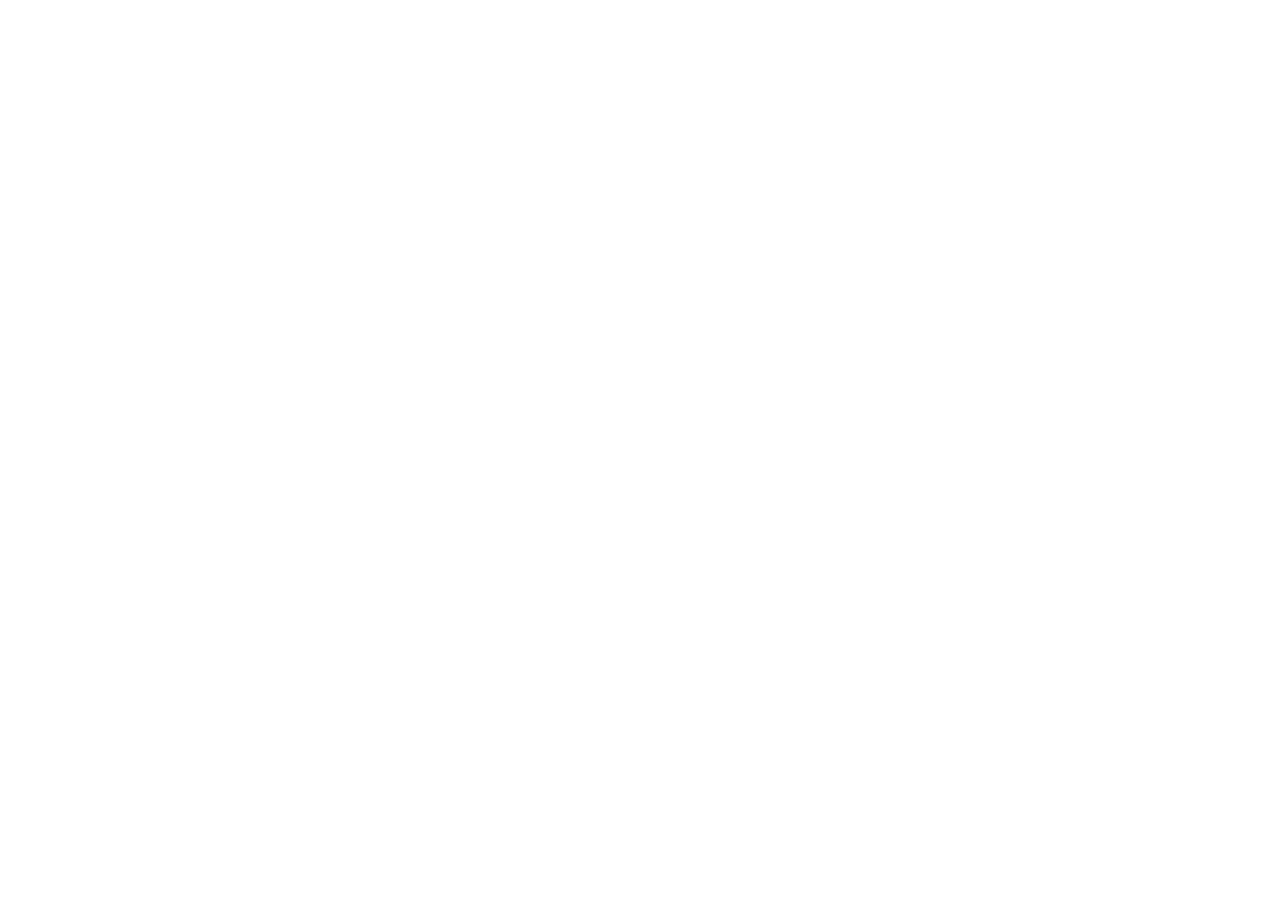
==== commit f8427763: "Add canonical + noindex + redirect-if-not-embedded The raw app at /calculadora-app/ was a second ind" ====
--- a/index.html
+++ b/index.html
@@ -3,7 +3,15 @@
 <head>
 <meta charset="UTF-8"/>
 <meta name="viewport" content="width=device-width, initial-scale=1.0"/>
+<meta name="robots" content="noindex,follow"/>
+<link rel="canonical" href="https://limaretail.com/calculadora-de-prospectos/"/>
 <title>Investment Calculator · Lima Retail</title>
+<script>
+  // Si NO está dentro de un iframe, redirige a la página pública
+  if (window.self === window.top) {
+    window.location.replace("https://limaretail.com/calculadora-de-prospectos/");
+  }
+</script>
 <style>
   /* ══════════════════════════════════════════════════════════
      Estilo migrado del WooCommerce Sales Analyzer (dashboard
